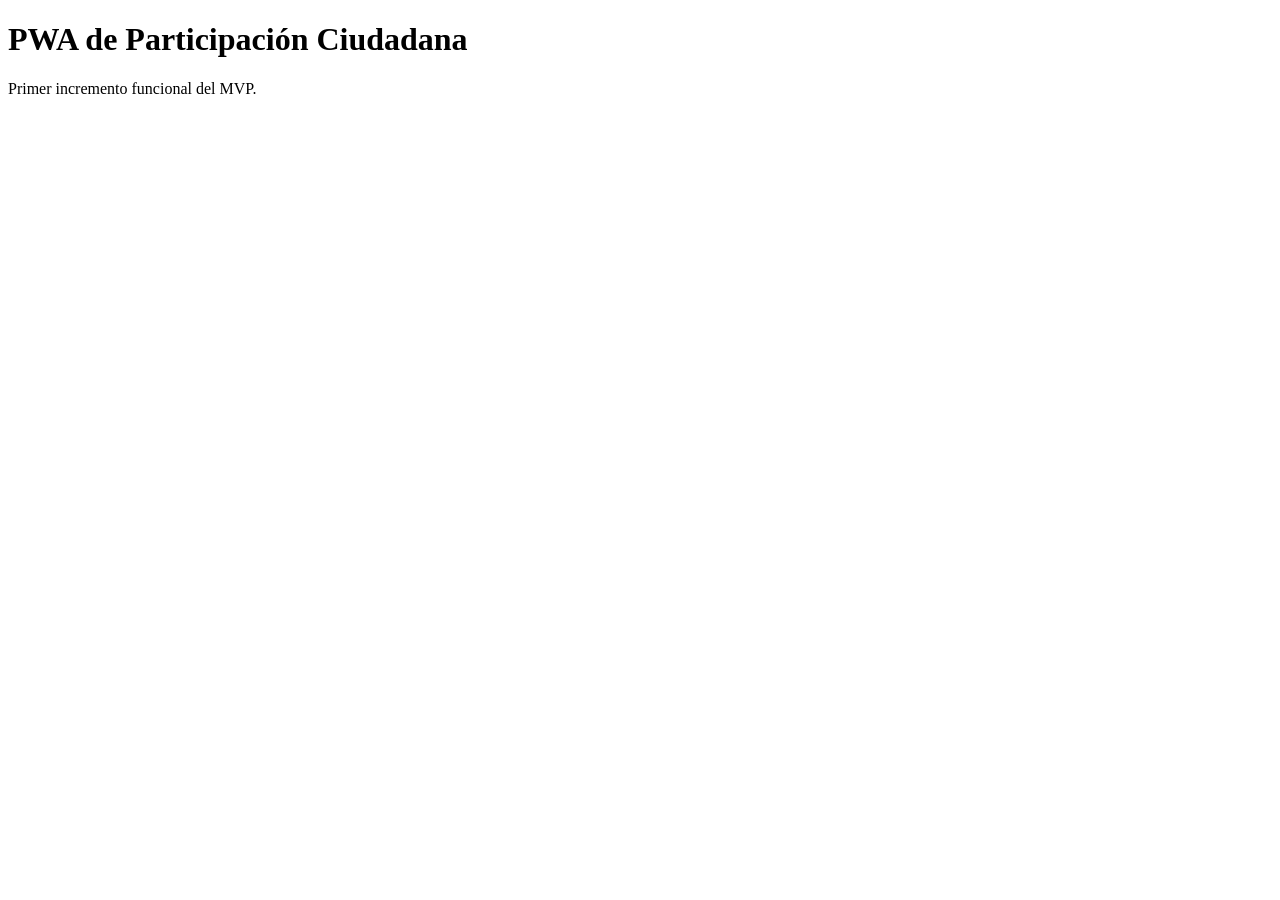
==== index.html @ a43f1d23 "chore: preparar estructura inicial del proyecto" ====
<!DOCTYPE html>
<html lang="es">
<head>
    <meta charset="UTF-8">
    <meta name="viewport" content="width=device-width, initial-scale=1.0">

    <title>PWA de Participación Ciudadana</title>

    <link rel="stylesheet" href="styles.css">
</head>

<body>

    <main>
        <h1>PWA de Participación Ciudadana</h1>

        <p>
            Primer incremento funcional del MVP.
        </p>
    </main>

    <script src="app.js"></script>
</body>
</html>
---- styles.css ----
/*
 * Estilos de la PWA de Participación Ciudadana.
 * La implementación de HT-001 se agregará con asistencia de IA.
 */
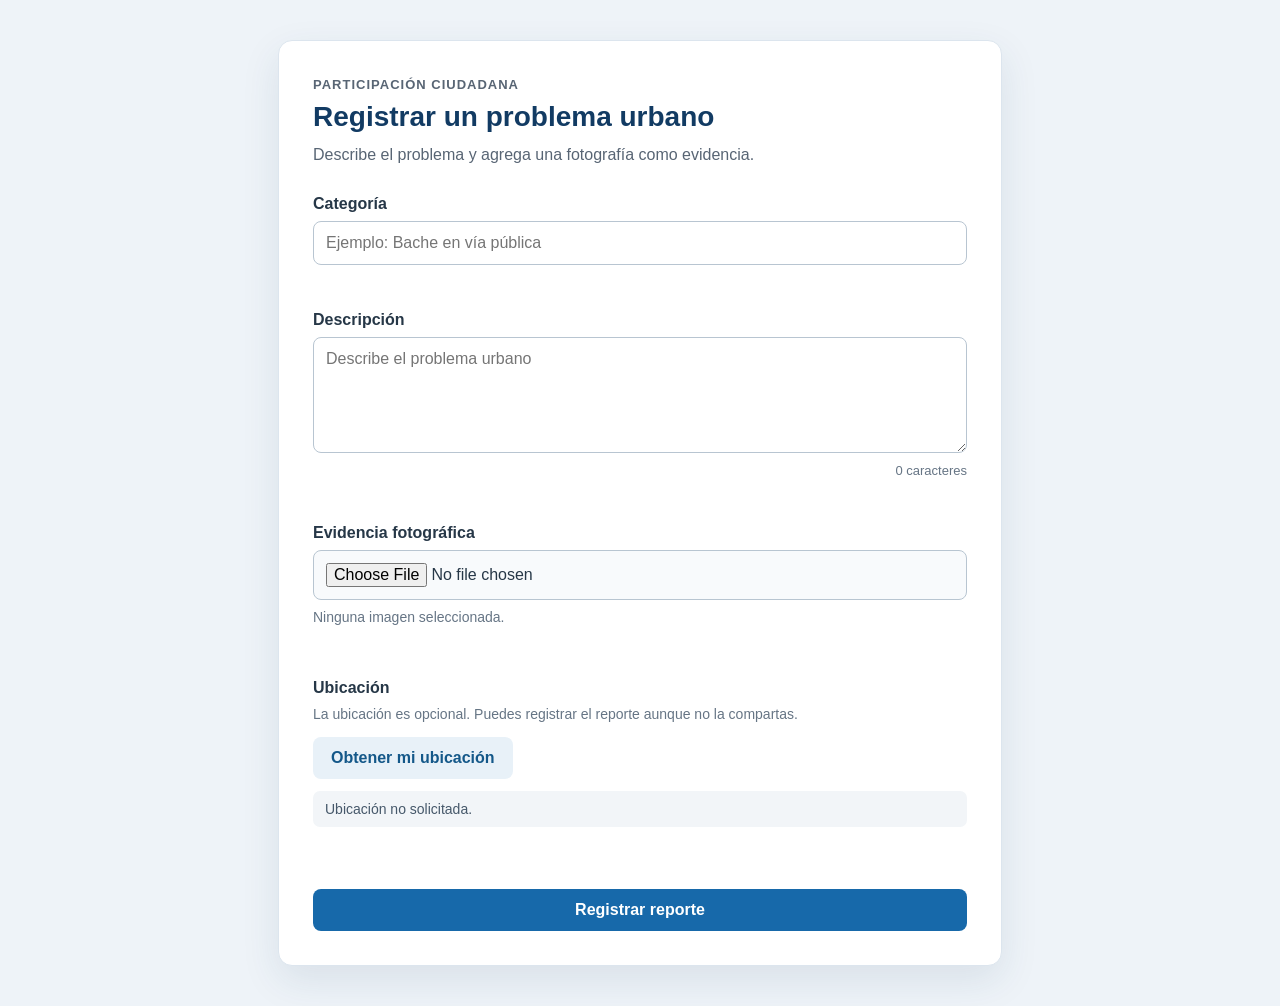
==== commit 03d8e0ae: "feat: implementar HT-001 formulario de reporte con asistencia de IA" ====
--- a/index.html
+++ b/index.html
@@ -1,24 +1,179 @@
 <!DOCTYPE html>
 <html lang="es">
+
 <head>
     <meta charset="UTF-8">
-    <meta name="viewport" content="width=device-width, initial-scale=1.0">
 
-    <title>PWA de Participación Ciudadana</title>
+    <meta
+        name="viewport"
+        content="width=device-width, initial-scale=1.0"
+    >
+
+    <title>Registro de problema urbano</title>
 
     <link rel="stylesheet" href="styles.css">
 </head>
 
 <body>
 
-    <main>
-        <h1>PWA de Participación Ciudadana</h1>
+    <main class="contenedor">
 
-        <p>
-            Primer incremento funcional del MVP.
-        </p>
+        <section
+            class="tarjeta"
+            aria-labelledby="titulo-formulario"
+        >
+
+            <header class="encabezado">
+
+                <p class="etiqueta">
+                    Participación ciudadana
+                </p>
+
+                <h1 id="titulo-formulario">
+                    Registrar un problema urbano
+                </h1>
+
+                <p>
+                    Describe el problema y agrega una fotografía
+                    como evidencia.
+                </p>
+
+            </header>
+
+            <form id="reporte-form" novalidate>
+
+                <div class="campo">
+
+                    <label for="categoria">
+                        Categoría
+                    </label>
+
+                    <input
+                        type="text"
+                        id="categoria"
+                        name="categoria"
+                        placeholder="Ejemplo: Bache en vía pública"
+                        aria-describedby="error-categoria"
+                    >
+
+                    <p
+                        id="error-categoria"
+                        class="mensaje-error"
+                        aria-live="polite"
+                    ></p>
+
+                </div>
+
+                <div class="campo">
+
+                    <label for="descripcion">
+                        Descripción
+                    </label>
+
+                    <textarea
+                        id="descripcion"
+                        name="descripcion"
+                        rows="5"
+                        placeholder="Describe el problema urbano"
+                        aria-describedby="contador-descripcion error-descripcion"
+                    ></textarea>
+
+                    <p
+                        id="contador-descripcion"
+                        class="contador"
+                    >
+                        0 caracteres
+                    </p>
+
+                    <p
+                        id="error-descripcion"
+                        class="mensaje-error"
+                        aria-live="polite"
+                    ></p>
+
+                </div>
+
+                <div class="campo">
+
+                    <label for="evidencia">
+                        Evidencia fotográfica
+                    </label>
+
+                    <input
+                        type="file"
+                        id="evidencia"
+                        name="evidencia"
+                        accept="image/*"
+                        aria-describedby="estado-evidencia error-evidencia"
+                    >
+
+                    <p
+                        id="estado-evidencia"
+                        class="texto-secundario"
+                    >
+                        Ninguna imagen seleccionada.
+                    </p>
+
+                    <p
+                        id="error-evidencia"
+                        class="mensaje-error"
+                        aria-live="polite"
+                    ></p>
+
+                </div>
+
+                <div class="campo">
+
+                    <p class="titulo-campo">
+                        Ubicación
+                    </p>
+
+                    <p class="texto-secundario">
+                        La ubicación es opcional. Puedes registrar
+                        el reporte aunque no la compartas.
+                    </p>
+
+                    <button
+                        type="button"
+                        id="btn-ubicacion"
+                        class="boton-secundario"
+                    >
+                        Obtener mi ubicación
+                    </button>
+
+                    <p
+                        id="estado-ubicacion"
+                        class="estado"
+                        aria-live="polite"
+                    >
+                        Ubicación no solicitada.
+                    </p>
+
+                </div>
+
+                <p
+                    id="mensaje-general"
+                    class="mensaje-general"
+                    role="status"
+                    aria-live="polite"
+                ></p>
+
+                <button
+                    type="submit"
+                    id="btn-registrar"
+                    class="boton-principal"
+                >
+                    Registrar reporte
+                </button>
+
+            </form>
+
+        </section>
+
     </main>
 
     <script src="app.js"></script>
+
 </body>
+
 </html>
--- a/styles.css
+++ b/styles.css
@@ -1,4 +1,284 @@
 /*
- * Estilos de la PWA de Participación Ciudadana.
- * La implementación de HT-001 se agregará con asistencia de IA.
- */+ * Configuración general
+ */
+
+* {
+    box-sizing: border-box;
+}
+
+body {
+    min-height: 100vh;
+
+    margin: 0;
+
+    background-color: #eef3f8;
+
+    color: #263747;
+
+    font-family:
+        Arial,
+        Helvetica,
+        sans-serif;
+}
+
+
+/*
+ * Contenedor principal
+ */
+
+.contenedor {
+    width: 100%;
+    max-width: 760px;
+
+    margin: 0 auto;
+
+    padding: 40px 18px;
+}
+
+
+/*
+ * Tarjeta del formulario
+ */
+
+.tarjeta {
+    padding: 34px;
+
+    background-color: #ffffff;
+
+    border: 1px solid #dce5ee;
+    border-radius: 14px;
+
+    box-shadow:
+        0 14px 38px
+        rgba(31, 64, 96, 0.10);
+}
+
+
+/*
+ * Encabezado
+ */
+
+.encabezado {
+    margin-bottom: 28px;
+}
+
+.etiqueta {
+    margin: 0 0 6px;
+
+    color: #1769aa;
+
+    font-size: 13px;
+    font-weight: bold;
+
+    letter-spacing: 1px;
+
+    text-transform: uppercase;
+}
+
+.encabezado h1 {
+    margin: 0 0 10px;
+
+    color: #123b63;
+
+    font-size: 28px;
+}
+
+.encabezado p {
+    margin-top: 0;
+
+    color: #586574;
+
+    line-height: 1.5;
+}
+
+
+/*
+ * Campos del formulario
+ */
+
+.campo {
+    margin-bottom: 22px;
+}
+
+label,
+.titulo-campo {
+    display: block;
+
+    margin: 0 0 8px;
+
+    color: #263747;
+
+    font-weight: bold;
+}
+
+input[type="text"],
+textarea,
+input[type="file"] {
+    width: 100%;
+
+    padding: 12px;
+
+    border: 1px solid #b8c5d1;
+    border-radius: 8px;
+
+    background-color: #ffffff;
+
+    color: #263747;
+
+    font: inherit;
+}
+
+textarea {
+    resize: vertical;
+}
+
+input[type="file"] {
+    background-color: #f8fafc;
+}
+
+input[type="text"]:focus,
+textarea:focus {
+    outline: 3px solid
+        rgba(23, 105, 170, 0.18);
+
+    border-color: #1769aa;
+}
+
+input[aria-invalid="true"],
+textarea[aria-invalid="true"] {
+    border-color: #b42318;
+}
+
+
+/*
+ * Textos auxiliares
+ */
+
+.texto-secundario {
+    margin: 8px 0 12px;
+
+    color: #667585;
+
+    font-size: 14px;
+    line-height: 1.4;
+}
+
+.contador {
+    margin: 6px 0 0;
+
+    color: #667585;
+
+    font-size: 13px;
+    text-align: right;
+}
+
+.mensaje-error {
+    min-height: 18px;
+
+    margin: 6px 0 0;
+
+    color: #b42318;
+
+    font-size: 14px;
+}
+
+
+/*
+ * Estados y mensajes generales
+ */
+
+.estado {
+    margin: 12px 0 0;
+
+    padding: 10px 12px;
+
+    background-color: #f2f5f8;
+
+    border-radius: 7px;
+
+    color: #46586a;
+
+    font-size: 14px;
+}
+
+.mensaje-general {
+    min-height: 24px;
+
+    margin: 0 0 16px;
+
+    font-weight: bold;
+}
+
+.mensaje-general.error {
+    color: #b42318;
+}
+
+.mensaje-general.exito {
+    color: #17623a;
+}
+
+
+/*
+ * Botones
+ */
+
+button {
+    padding: 12px 18px;
+
+    border: none;
+    border-radius: 8px;
+
+    cursor: pointer;
+
+    font-size: 16px;
+    font-weight: bold;
+}
+
+.boton-principal {
+    width: 100%;
+
+    background-color: #1769aa;
+
+    color: #ffffff;
+}
+
+.boton-secundario {
+    background-color: #e8f1f8;
+
+    color: #145889;
+}
+
+button:hover {
+    filter: brightness(0.96);
+}
+
+button:disabled {
+    cursor: not-allowed;
+
+    opacity: 0.6;
+}
+
+
+/*
+ * Diseño responsivo
+ */
+
+@media (max-width: 600px) {
+
+    .contenedor {
+        padding: 20px 12px;
+    }
+
+    .tarjeta {
+        padding: 24px 18px;
+    }
+
+    .encabezado h1 {
+        font-size: 24px;
+    }
+
+    .boton-secundario {
+        width: 100%;
+    }
+
+}
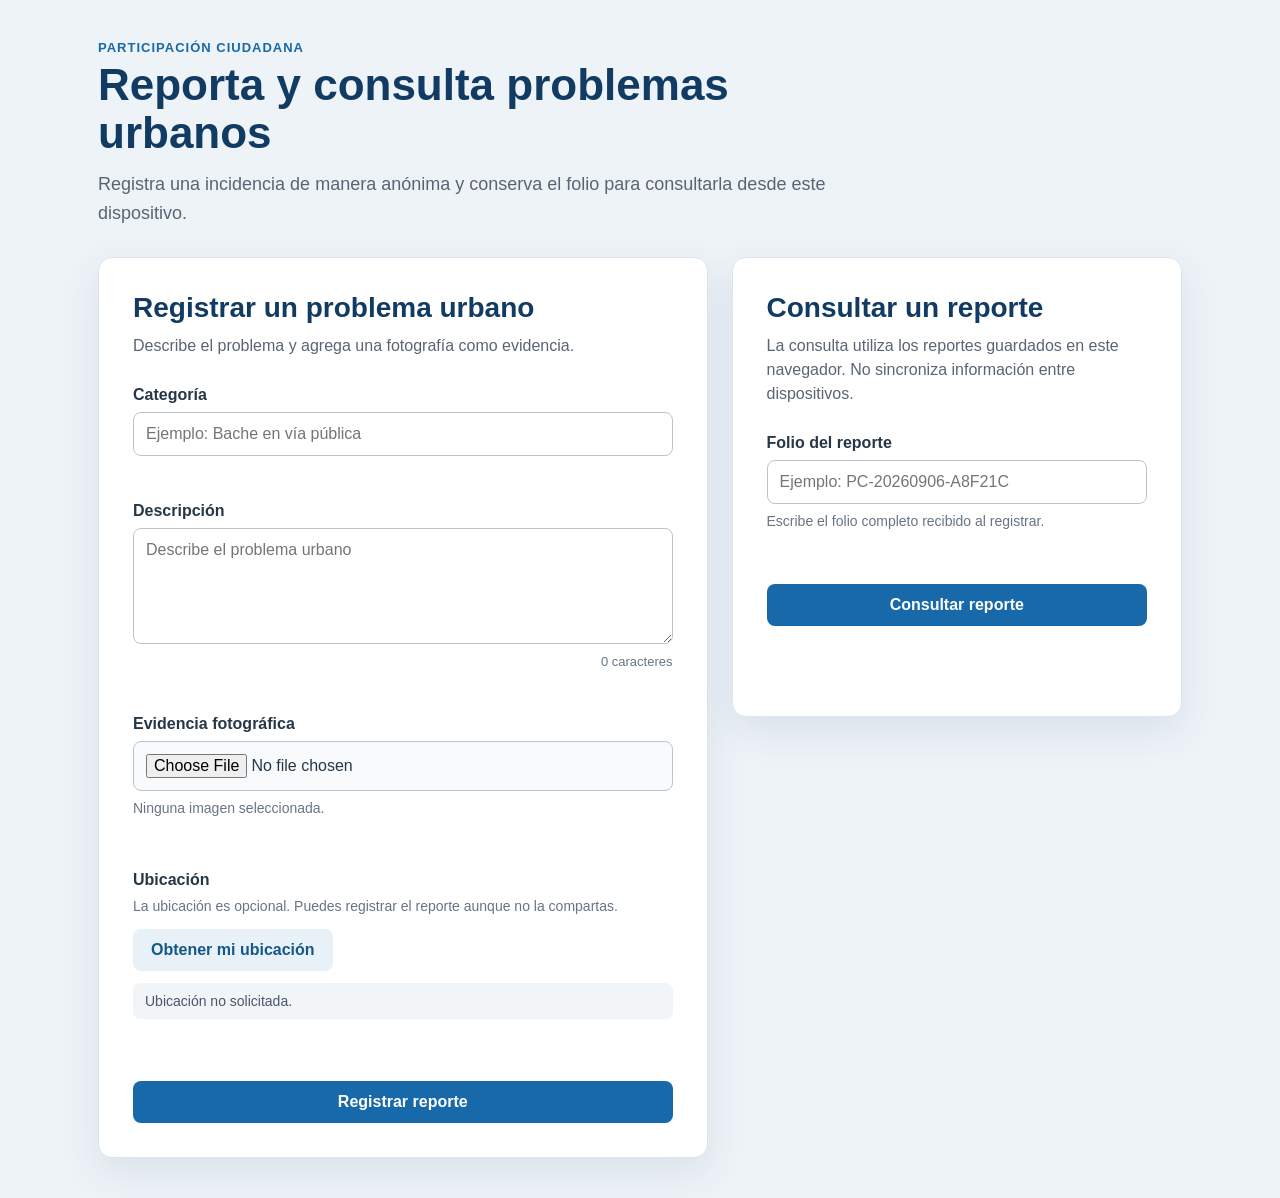
==== commit 14c828dd: "feat: implementar consulta local de reportes por folio Añade una interfaz responsiva para buscar rep" ====
--- a/index.html
+++ b/index.html
@@ -18,6 +18,23 @@
 
     <main class="contenedor">
 
+        <header class="portada">
+            <p class="etiqueta">
+                Participación ciudadana
+            </p>
+
+            <h1>
+                Reporta y consulta problemas urbanos
+            </h1>
+
+            <p>
+                Registra una incidencia de manera anónima y conserva
+                el folio para consultarla desde este dispositivo.
+            </p>
+        </header>
+
+        <div class="rejilla-principal">
+
         <section
             class="tarjeta"
             aria-labelledby="titulo-formulario"
@@ -25,13 +42,9 @@
 
             <header class="encabezado">
 
-                <p class="etiqueta">
-                    Participación ciudadana
-                </p>
-
-                <h1 id="titulo-formulario">
+                <h2 id="titulo-formulario">
                     Registrar un problema urbano
-                </h1>
+                </h2>
 
                 <p>
                     Describe el problema y agrega una fotografía
@@ -170,10 +183,136 @@
 
         </section>
 
+        <section
+            class="tarjeta tarjeta-consulta"
+            aria-labelledby="titulo-consulta"
+        >
+
+            <header class="encabezado">
+                <h2 id="titulo-consulta">
+                    Consultar un reporte
+                </h2>
+
+                <p>
+                    La consulta utiliza los reportes guardados en este
+                    navegador. No sincroniza información entre dispositivos.
+                </p>
+            </header>
+
+            <form id="consulta-form" novalidate>
+                <div class="campo">
+                    <label for="folio-consulta">
+                        Folio del reporte
+                    </label>
+
+                    <input
+                        type="text"
+                        id="folio-consulta"
+                        name="folio-consulta"
+                        placeholder="Ejemplo: PC-20260906-A8F21C"
+                        autocomplete="off"
+                        autocapitalize="characters"
+                        spellcheck="false"
+                        aria-describedby="ayuda-folio error-folio"
+                    >
+
+                    <p
+                        id="ayuda-folio"
+                        class="texto-secundario"
+                    >
+                        Escribe el folio completo recibido al registrar.
+                    </p>
+
+                    <p
+                        id="error-folio"
+                        class="mensaje-error"
+                        aria-live="polite"
+                    ></p>
+                </div>
+
+                <button
+                    type="submit"
+                    id="btn-consultar"
+                    class="boton-principal"
+                >
+                    Consultar reporte
+                </button>
+            </form>
+
+            <p
+                id="mensaje-consulta"
+                class="mensaje-general mensaje-consulta"
+                role="status"
+                aria-live="polite"
+            ></p>
+
+            <article
+                id="resultado-consulta"
+                class="resultado-consulta"
+                aria-labelledby="titulo-resultado"
+                hidden
+            >
+                <h3 id="titulo-resultado">
+                    Detalle del reporte
+                </h3>
+
+                <dl class="detalle-reporte">
+                    <div>
+                        <dt>Folio</dt>
+                        <dd id="resultado-folio"></dd>
+                    </div>
+
+                    <div>
+                        <dt>Categoría</dt>
+                        <dd id="resultado-categoria"></dd>
+                    </div>
+
+                    <div>
+                        <dt>Descripción</dt>
+                        <dd id="resultado-descripcion"></dd>
+                    </div>
+
+                    <div>
+                        <dt>Estado</dt>
+                        <dd id="resultado-estado"></dd>
+                    </div>
+
+                    <div>
+                        <dt>Fecha de registro</dt>
+                        <dd id="resultado-fecha"></dd>
+                    </div>
+
+                    <div>
+                        <dt>Ubicación</dt>
+                        <dd id="resultado-ubicacion"></dd>
+                    </div>
+                </dl>
+
+                <figure
+                    id="contenedor-evidencia-consulta"
+                    class="evidencia-consulta"
+                    hidden
+                >
+                    <img
+                        id="resultado-evidencia"
+                        alt="Evidencia fotográfica del reporte consultado"
+                    >
+
+                    <figcaption>
+                        Evidencia almacenada en este dispositivo.
+                    </figcaption>
+                </figure>
+            </article>
+
+        </section>
+
+        </div>
+
     </main>
-
+    <script src="js/db.js"></script>
+    <script src="js/reporte-service.js"></script>
     <script src="app.js"></script>
 
 </body>
 
-</html>+</html>
--- a/styles.css
+++ b/styles.css
@@ -28,11 +28,44 @@
 
 .contenedor {
     width: 100%;
+    max-width: 1120px;
+
+    margin: 0 auto;
+
+    padding: 40px 18px;
+}
+
+.portada {
     max-width: 760px;
 
-    margin: 0 auto;
-
-    padding: 40px 18px;
+    margin-bottom: 30px;
+}
+
+.portada h1 {
+    margin: 0 0 12px;
+
+    color: #123b63;
+
+    font-size: clamp(30px, 5vw, 44px);
+    line-height: 1.1;
+}
+
+.portada > p:last-child {
+    margin: 0;
+
+    color: #586574;
+
+    font-size: 18px;
+    line-height: 1.6;
+}
+
+.rejilla-principal {
+    display: grid;
+
+    grid-template-columns: minmax(0, 1.15fr) minmax(320px, 0.85fr);
+    gap: 24px;
+
+    align-items: start;
 }
 
 
@@ -75,7 +108,7 @@
     text-transform: uppercase;
 }
 
-.encabezado h1 {
+.encabezado h2 {
     margin: 0 0 10px;
 
     color: #123b63;
@@ -144,6 +177,13 @@
     border-color: #1769aa;
 }
 
+button:focus-visible,
+input:focus-visible,
+textarea:focus-visible {
+    outline: 3px solid rgba(23, 105, 170, 0.28);
+    outline-offset: 2px;
+}
+
 input[aria-invalid="true"],
 textarea[aria-invalid="true"] {
     border-color: #b42318;
@@ -260,6 +300,95 @@
 
 
 /*
+ * Consulta de reportes
+ */
+
+.tarjeta-consulta {
+    position: sticky;
+    top: 24px;
+}
+
+.mensaje-consulta {
+    margin-top: 16px;
+}
+
+.resultado-consulta {
+    margin-top: 18px;
+    padding-top: 22px;
+
+    border-top: 1px solid #dce5ee;
+}
+
+.resultado-consulta h3 {
+    margin: 0 0 16px;
+
+    color: #123b63;
+
+    font-size: 20px;
+}
+
+.detalle-reporte {
+    margin: 0;
+}
+
+.detalle-reporte div {
+    padding: 10px 0;
+
+    border-bottom: 1px solid #e7edf3;
+}
+
+.detalle-reporte dt {
+    margin-bottom: 4px;
+
+    color: #526272;
+
+    font-size: 13px;
+    font-weight: bold;
+    letter-spacing: 0.04em;
+    text-transform: uppercase;
+}
+
+.detalle-reporte dd {
+    margin: 0;
+
+    overflow-wrap: anywhere;
+
+    color: #263747;
+    line-height: 1.5;
+    white-space: pre-wrap;
+}
+
+.evidencia-consulta {
+    margin: 20px 0 0;
+}
+
+.evidencia-consulta img {
+    display: block;
+
+    width: 100%;
+    max-height: 360px;
+
+    border-radius: 10px;
+
+    object-fit: contain;
+
+    background-color: #eef3f8;
+}
+
+.evidencia-consulta figcaption {
+    margin-top: 8px;
+
+    color: #667585;
+
+    font-size: 13px;
+}
+
+[hidden] {
+    display: none !important;
+}
+
+
+/*
  * Diseño responsivo
  */
 
@@ -273,7 +402,15 @@
         padding: 24px 18px;
     }
 
-    .encabezado h1 {
+    .portada h1 {
+        font-size: 30px;
+    }
+
+    .portada > p:last-child {
+        font-size: 16px;
+    }
+
+    .encabezado h2 {
         font-size: 24px;
     }
 
@@ -281,4 +418,16 @@
         width: 100%;
     }
 
-}+}
+
+@media (max-width: 900px) {
+
+    .rejilla-principal {
+        grid-template-columns: 1fr;
+    }
+
+    .tarjeta-consulta {
+        position: static;
+    }
+
+}
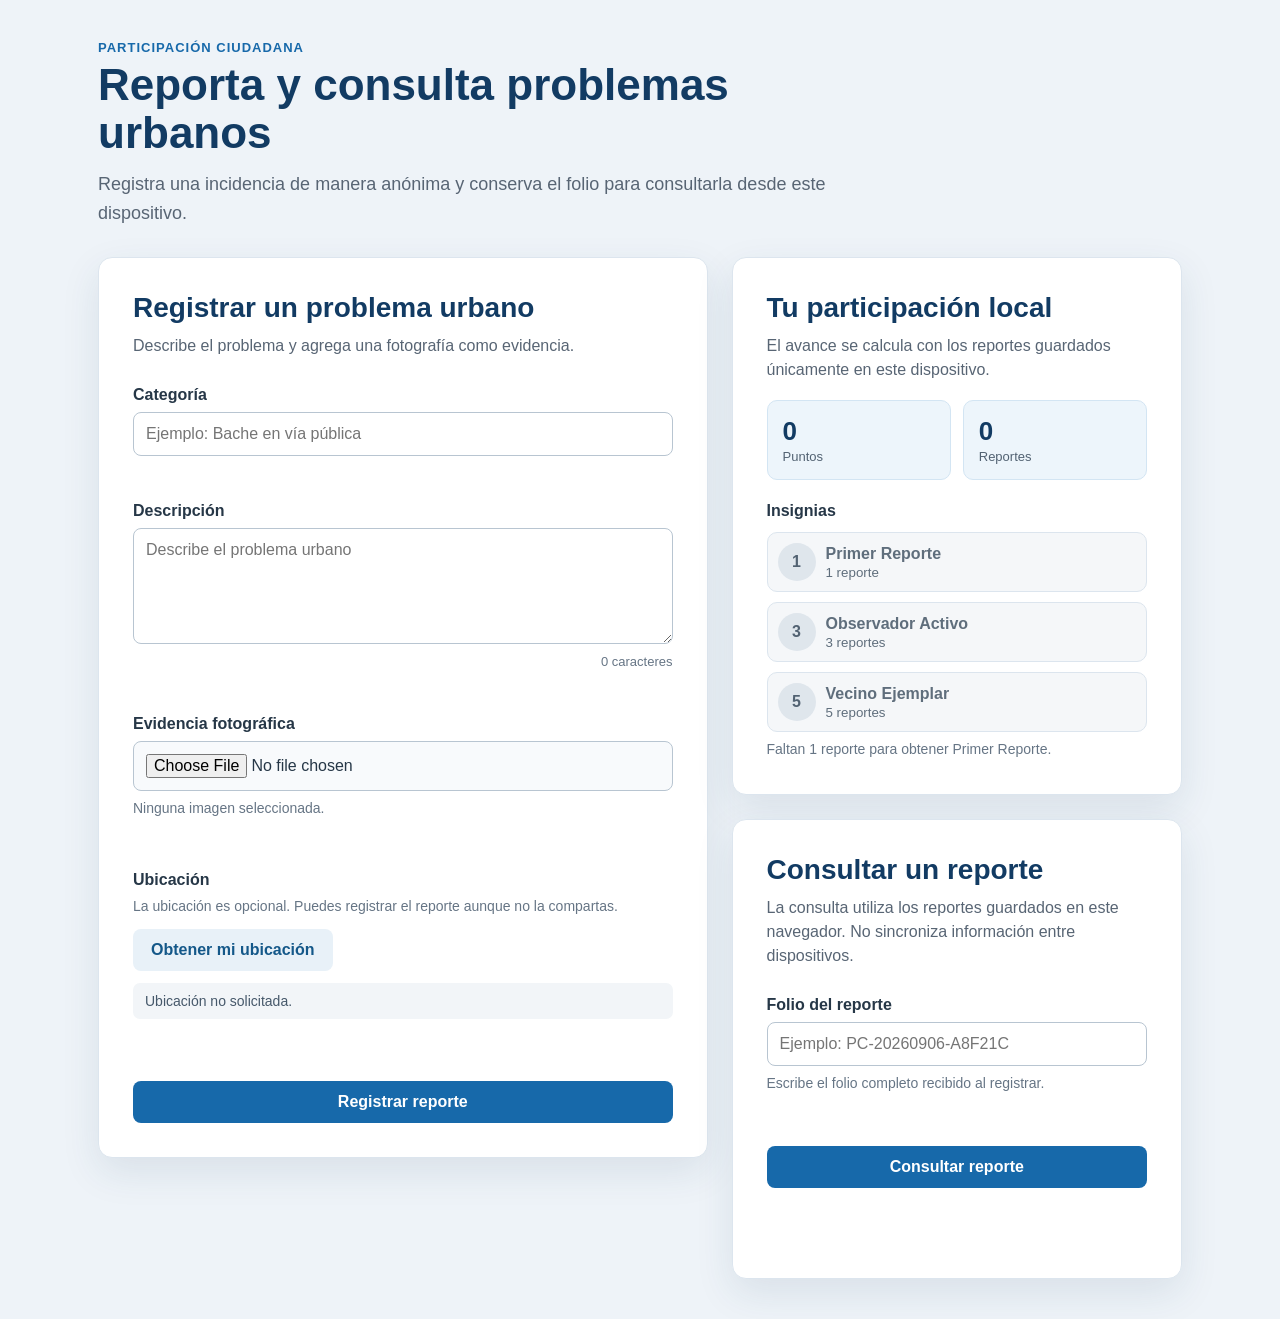
==== commit e0de52b4: "feat: agregar participación local con puntos e insignias Calcula 10 puntos por reporte y desbloquea " ====
--- a/index.html
+++ b/index.html
@@ -181,6 +181,85 @@
 
             </form>
 
+        </section>
+
+        <div class="columna-lateral">
+
+        <section
+            class="tarjeta tarjeta-participacion"
+            aria-labelledby="titulo-participacion"
+        >
+            <header class="encabezado encabezado-compacto">
+                <h2 id="titulo-participacion">
+                    Tu participación local
+                </h2>
+
+                <p>
+                    El avance se calcula con los reportes guardados
+                    únicamente en este dispositivo.
+                </p>
+            </header>
+
+            <div
+                class="resumen-participacion"
+                aria-live="polite"
+            >
+                <p>
+                    <strong id="total-puntos">0</strong>
+                    <span>Puntos</span>
+                </p>
+
+                <p>
+                    <strong id="total-reportes">0</strong>
+                    <span>Reportes</span>
+                </p>
+            </div>
+
+            <h3 class="titulo-insignias">
+                Insignias
+            </h3>
+
+            <ul class="lista-insignias">
+                <li
+                    id="insignia-primer-reporte"
+                    class="insignia"
+                >
+                    <span class="marca-insignia" aria-hidden="true">1</span>
+                    <span>
+                        <strong>Primer Reporte</strong>
+                        <small>1 reporte</small>
+                    </span>
+                </li>
+
+                <li
+                    id="insignia-observador-activo"
+                    class="insignia"
+                >
+                    <span class="marca-insignia" aria-hidden="true">3</span>
+                    <span>
+                        <strong>Observador Activo</strong>
+                        <small>3 reportes</small>
+                    </span>
+                </li>
+
+                <li
+                    id="insignia-vecino-ejemplar"
+                    class="insignia"
+                >
+                    <span class="marca-insignia" aria-hidden="true">5</span>
+                    <span>
+                        <strong>Vecino Ejemplar</strong>
+                        <small>5 reportes</small>
+                    </span>
+                </li>
+            </ul>
+
+            <p
+                id="proxima-insignia"
+                class="texto-secundario proxima-insignia"
+            >
+                Registra tu primer reporte para obtener una insignia.
+            </p>
         </section>
 
         <section
@@ -308,6 +387,8 @@
 
         </div>
 
+        </div>
+
     </main>
     <script src="js/db.js"></script>
     <script src="js/reporte-service.js"></script>
--- a/styles.css
+++ b/styles.css
@@ -66,6 +66,12 @@
     gap: 24px;
 
     align-items: start;
+}
+
+.columna-lateral {
+    display: grid;
+
+    gap: 24px;
 }
 
 
@@ -300,6 +306,131 @@
 
 
 /*
+ * Participación local
+ */
+
+.encabezado-compacto {
+    margin-bottom: 18px;
+}
+
+.resumen-participacion {
+    display: grid;
+
+    grid-template-columns: repeat(2, 1fr);
+    gap: 12px;
+}
+
+.resumen-participacion p {
+    margin: 0;
+    padding: 15px;
+
+    background-color: #edf5fb;
+
+    border: 1px solid #d3e5f3;
+    border-radius: 10px;
+}
+
+.resumen-participacion strong,
+.resumen-participacion span {
+    display: block;
+}
+
+.resumen-participacion strong {
+    color: #123b63;
+
+    font-size: 26px;
+}
+
+.resumen-participacion span {
+    margin-top: 2px;
+
+    color: #526272;
+
+    font-size: 13px;
+}
+
+.titulo-insignias {
+    margin: 22px 0 12px;
+
+    color: #263747;
+
+    font-size: 16px;
+}
+
+.lista-insignias {
+    display: grid;
+
+    margin: 0;
+    padding: 0;
+
+    gap: 10px;
+
+    list-style: none;
+}
+
+.insignia {
+    display: flex;
+
+    padding: 10px;
+
+    align-items: center;
+    gap: 10px;
+
+    background-color: #f5f7f9;
+
+    border: 1px solid #dce5ee;
+    border-radius: 10px;
+
+    color: #5f6e7c;
+}
+
+.marca-insignia {
+    display: grid;
+
+    width: 38px;
+    height: 38px;
+
+    flex: 0 0 38px;
+    place-items: center;
+
+    background-color: #dfe6ec;
+
+    border-radius: 50%;
+
+    color: #526272;
+
+    font-weight: bold;
+}
+
+.insignia strong,
+.insignia small {
+    display: block;
+}
+
+.insignia small {
+    margin-top: 2px;
+}
+
+.insignia.obtenida {
+    background-color: #edf8f2;
+
+    border-color: #a7d5ba;
+
+    color: #174c30;
+}
+
+.insignia.obtenida .marca-insignia {
+    background-color: #17623a;
+
+    color: #ffffff;
+}
+
+.proxima-insignia {
+    margin-bottom: 0;
+}
+
+
+/*
  * Consulta de reportes
  */
 
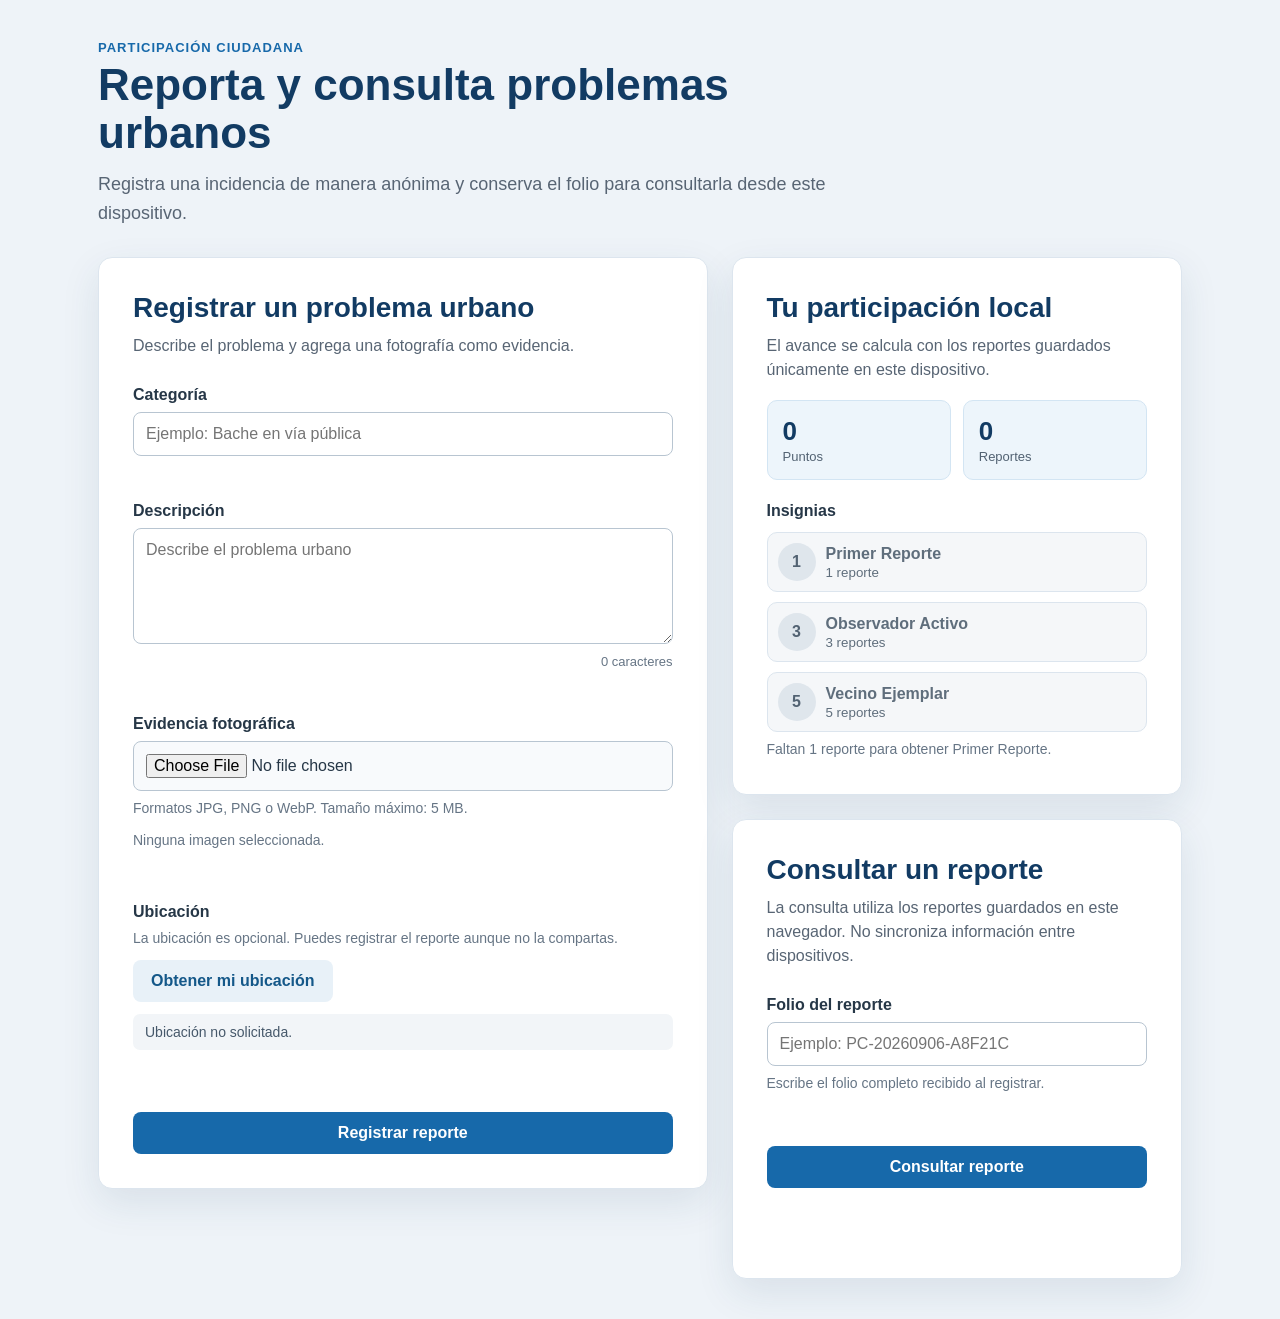
==== commit 32baa484: "feat: reforzar validación de evidencia fotográfica Centraliza la validación en GestorReportes y admi" ====
--- a/index.html
+++ b/index.html
@@ -67,6 +67,7 @@
                         name="categoria"
                         placeholder="Ejemplo: Bache en vía pública"
                         aria-describedby="error-categoria"
+                        required
                     >
 
                     <p
@@ -89,6 +90,7 @@
                         rows="5"
                         placeholder="Describe el problema urbano"
                         aria-describedby="contador-descripcion error-descripcion"
+                        required
                     ></textarea>
 
                     <p
@@ -116,9 +118,17 @@
                         type="file"
                         id="evidencia"
                         name="evidencia"
-                        accept="image/*"
-                        aria-describedby="estado-evidencia error-evidencia"
-                    >
+                        accept=".jpg,.jpeg,.png,.webp,image/jpeg,image/png,image/webp"
+                        aria-describedby="ayuda-evidencia estado-evidencia error-evidencia"
+                        required
+                    >
+
+                    <p
+                        id="ayuda-evidencia"
+                        class="texto-secundario"
+                    >
+                        Formatos JPG, PNG o WebP. Tamaño máximo: 5 MB.
+                    </p>
 
                     <p
                         id="estado-evidencia"
@@ -293,6 +303,7 @@
                         autocapitalize="characters"
                         spellcheck="false"
                         aria-describedby="ayuda-folio error-folio"
+                        required
                     >
 
                     <p
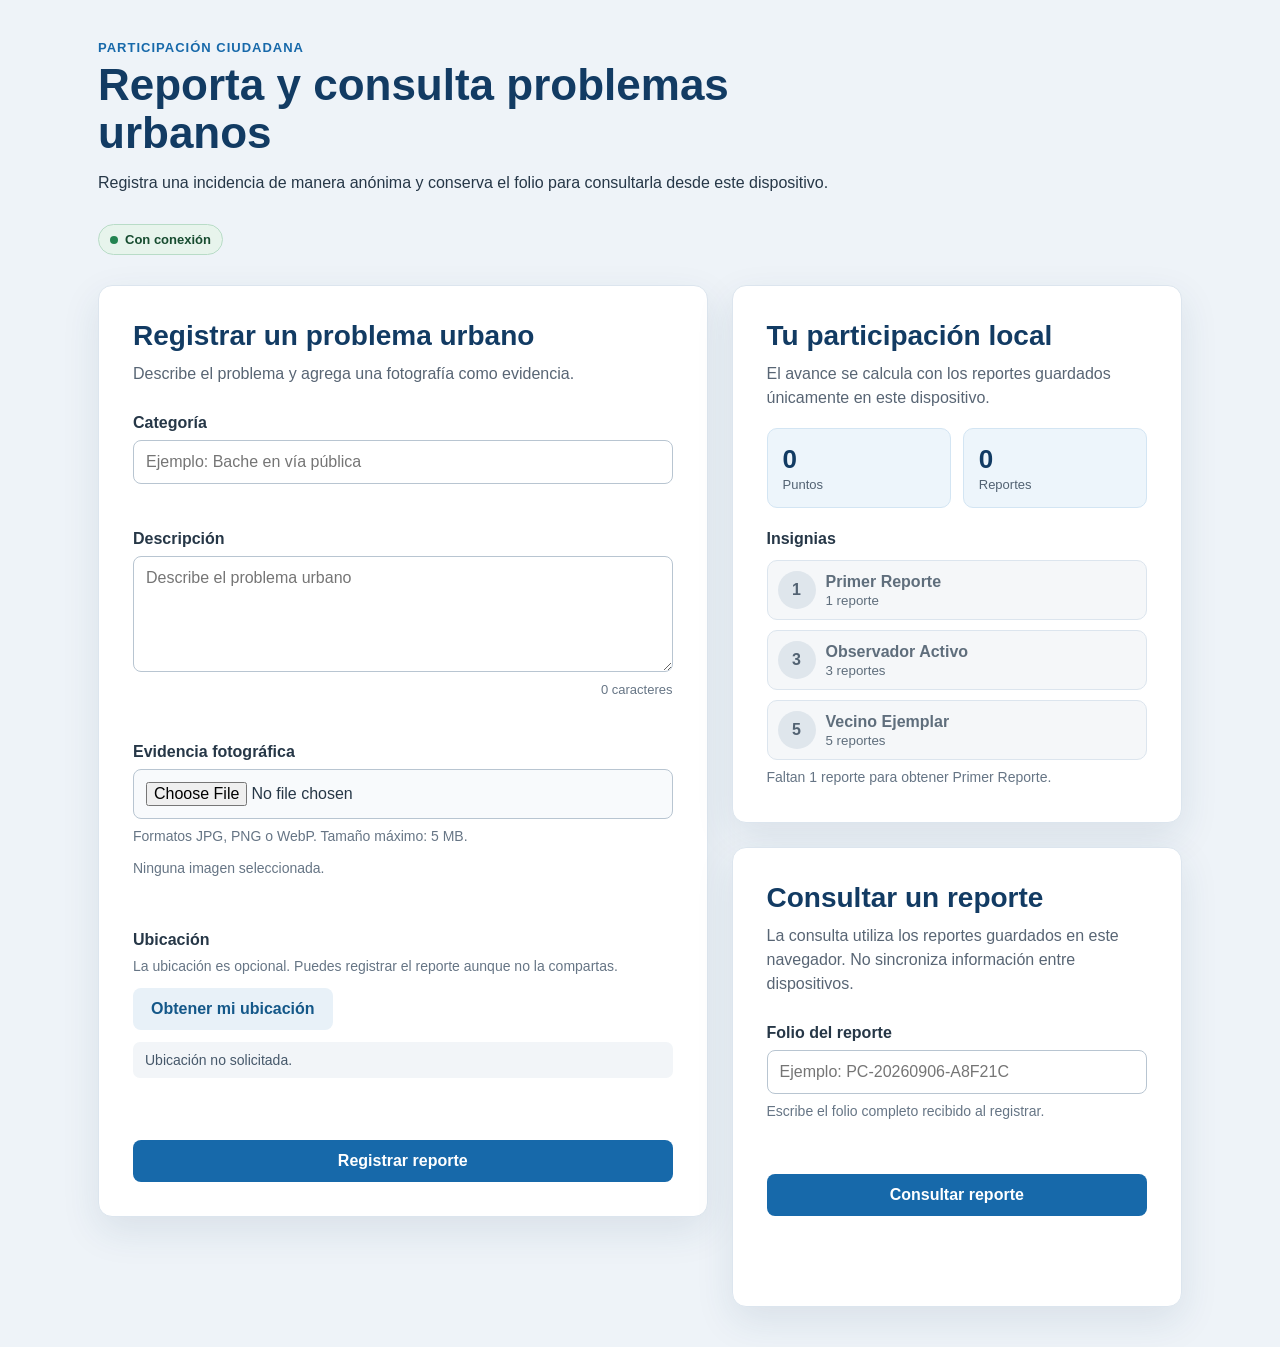
==== commit 6c1f1a78: "feat: convertir el MVP en una PWA instalable y offline Añade manifest, iconos 192/512 y maskable, me" ====
--- a/index.html
+++ b/index.html
@@ -11,6 +11,16 @@
 
     <title>Registro de problema urbano</title>
 
+    <meta
+        name="description"
+        content="PWA anónima para registrar y consultar problemas urbanos desde el almacenamiento local del dispositivo."
+    >
+
+    <meta name="theme-color" content="#123b63">
+
+    <link rel="manifest" href="manifest.webmanifest">
+    <link rel="icon" href="icons/icon-192.png" type="image/png">
+    <link rel="apple-touch-icon" href="icons/icon-192.png">
     <link rel="stylesheet" href="styles.css">
 </head>
 
@@ -30,6 +40,15 @@
             <p>
                 Registra una incidencia de manera anónima y conserva
                 el folio para consultarla desde este dispositivo.
+            </p>
+
+            <p
+                id="estado-conexion"
+                class="estado-conexion"
+                role="status"
+                aria-live="polite"
+            >
+                Comprobando conexión...
             </p>
         </header>
 
--- a/styles.css
+++ b/styles.css
@@ -57,6 +57,51 @@
 
     font-size: 18px;
     line-height: 1.6;
+}
+
+.estado-conexion {
+    display: inline-flex;
+
+    margin-top: 16px !important;
+    padding: 7px 11px;
+
+    align-items: center;
+
+    background-color: #e7f4ec;
+
+    border: 1px solid #b8dcc7;
+    border-radius: 999px;
+
+    color: #174c30 !important;
+
+    font-size: 13px !important;
+    font-weight: bold;
+    line-height: 1.2 !important;
+}
+
+.estado-conexion::before {
+    width: 8px;
+    height: 8px;
+
+    margin-right: 7px;
+
+    background-color: #238451;
+
+    border-radius: 50%;
+
+    content: "";
+}
+
+.estado-conexion.sin-conexion {
+    background-color: #fff3dc;
+
+    border-color: #e7c57e;
+
+    color: #704a00 !important;
+}
+
+.estado-conexion.sin-conexion::before {
+    background-color: #b36b00;
 }
 
 .rejilla-principal {
